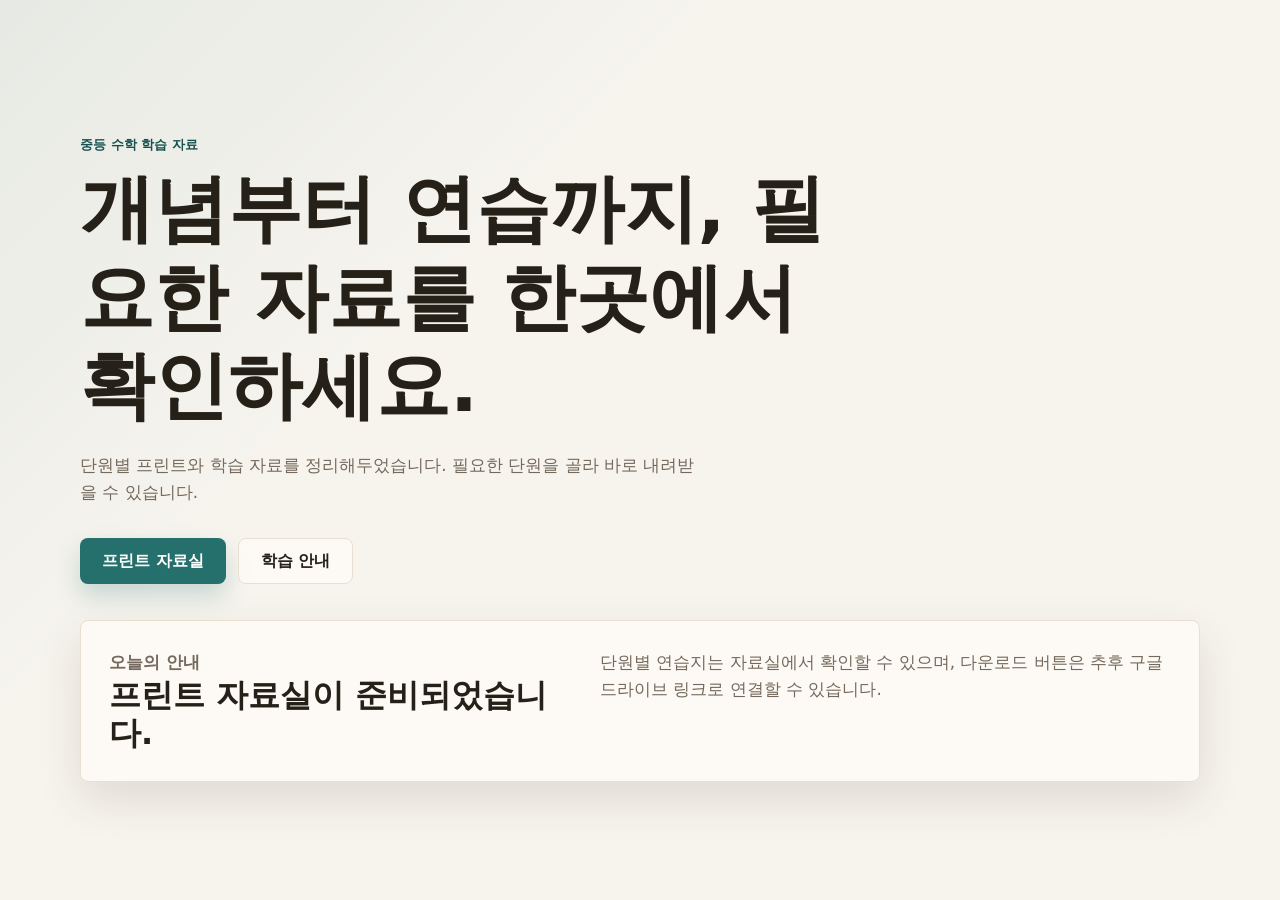
==== index.html @ 319bece3 "Add print library site" ====
<!doctype html>
<html lang="ko">
  <head>
    <meta charset="utf-8">
    <meta name="viewport" content="width=device-width, initial-scale=1">
    <title>수학 학습 공간</title>
    <link rel="stylesheet" href="styles.css">
  </head>
  <body>
    <main class="home-shell">
      <section class="home-hero" aria-labelledby="home-title">
        <p class="eyebrow">중등 수학 학습 자료</p>
        <h1 id="home-title">개념부터 연습까지, 필요한 자료를 한곳에서 확인하세요.</h1>
        <p class="hero-copy">
          단원별 프린트와 학습 자료를 정리해두었습니다. 필요한 단원을 골라 바로 내려받을 수 있습니다.
        </p>
        <div class="hero-actions">
          <a class="button primary" href="prints/">프린트 자료실</a>
          <a class="button secondary" href="#notice">학습 안내</a>
        </div>
      </section>

      <section id="notice" class="notice-band" aria-labelledby="notice-title">
        <div>
          <p class="section-kicker">오늘의 안내</p>
          <h2 id="notice-title">프린트 자료실이 준비되었습니다.</h2>
        </div>
        <p>
          단원별 연습지는 자료실에서 확인할 수 있으며, 다운로드 버튼은 추후 구글 드라이브 링크로 연결할 수 있습니다.
        </p>
      </section>
    </main>
  </body>
</html>
---- styles.css ----
:root {
  color-scheme: light;
  --bg: #f7f4ee;
  --surface: #fffdf8;
  --surface-strong: #ffffff;
  --ink: #252018;
  --muted: #74695c;
  --line: #e8dfd2;
  --accent: #256f6c;
  --accent-dark: #15514f;
  --accent-soft: #d8ece8;
  --warm: #c96f38;
  --shadow: 0 18px 45px rgba(57, 42, 26, 0.12);
}

* {
  box-sizing: border-box;
}

body {
  margin: 0;
  min-height: 100vh;
  background:
    linear-gradient(135deg, rgba(37, 111, 108, 0.08), transparent 35%),
    var(--bg);
  color: var(--ink);
  font-family: "Pretendard", "Apple SD Gothic Neo", "Malgun Gothic", system-ui, sans-serif;
  line-height: 1.6;
}

a {
  color: inherit;
  text-decoration: none;
}

.home-shell,
.page-shell {
  width: min(1120px, calc(100% - 32px));
  margin: 0 auto;
}

.home-shell {
  display: grid;
  gap: 36px;
  min-height: 100vh;
  padding: 72px 0 56px;
  align-content: center;
}

.home-hero {
  max-width: 820px;
}

.eyebrow,
.section-kicker {
  margin: 0 0 10px;
  color: var(--accent-dark);
  font-size: 0.82rem;
  font-weight: 800;
  letter-spacing: 0;
  text-transform: uppercase;
}

h1,
h2,
h3,
p {
  overflow-wrap: anywhere;
}

h1,
h2,
h3 {
  margin: 0;
  line-height: 1.2;
}

.home-hero h1 {
  max-width: 760px;
  font-size: clamp(2.4rem, 7vw, 4.6rem);
}

.hero-copy,
.page-header p,
.notice-band p {
  color: var(--muted);
  font-size: 1.05rem;
}

.hero-copy {
  max-width: 620px;
  margin: 22px 0 0;
}

.hero-actions {
  display: flex;
  flex-wrap: wrap;
  gap: 12px;
  margin-top: 32px;
}

.button,
.nav-button,
.download-button {
  display: inline-flex;
  min-height: 46px;
  align-items: center;
  justify-content: center;
  border-radius: 8px;
  font-weight: 800;
  transition: transform 160ms ease, box-shadow 160ms ease, background-color 160ms ease;
}

.button {
  padding: 0 22px;
}

.button:hover,
.nav-button:hover,
.download-button:hover {
  transform: translateY(-2px);
}

.primary,
.download-button {
  background: var(--accent);
  color: white;
  box-shadow: 0 12px 24px rgba(37, 111, 108, 0.22);
}

.primary:hover,
.download-button:hover {
  background: var(--accent-dark);
}

.download-button.is-disabled,
.download-button.is-disabled:hover {
  background: #d8d1c6;
  color: #63594d;
  box-shadow: none;
  cursor: not-allowed;
  transform: none;
}

.secondary,
.nav-button {
  border: 1px solid var(--line);
  background: rgba(255, 253, 248, 0.72);
  color: var(--ink);
}

.notice-band {
  display: grid;
  grid-template-columns: minmax(220px, 0.9fr) minmax(260px, 1.1fr);
  gap: 24px;
  padding: 28px;
  border: 1px solid var(--line);
  border-radius: 8px;
  background: rgba(255, 253, 248, 0.78);
  box-shadow: var(--shadow);
}

.notice-band h2 {
  font-size: clamp(1.35rem, 4vw, 2rem);
}

.notice-band p {
  margin: 0;
}

.page-shell {
  padding: 28px 0 64px;
}

.top-nav {
  display: flex;
  align-items: center;
  justify-content: space-between;
  gap: 16px;
  padding: 12px 0 34px;
}

.brand-link {
  font-size: 1rem;
  font-weight: 900;
}

.nav-button {
  min-width: 96px;
  padding: 0 16px;
}

.page-header {
  display: grid;
  gap: 14px;
  max-width: 780px;
  margin-bottom: 42px;
}

.page-header h1 {
  font-size: clamp(2.2rem, 7vw, 4rem);
}

.page-header p {
  margin: 0;
}

.print-unit {
  padding: 30px 0 36px;
  border-top: 1px solid var(--line);
}

.unit-heading {
  display: flex;
  align-items: end;
  justify-content: space-between;
  gap: 20px;
  margin-bottom: 18px;
}

.unit-heading h2 {
  font-size: clamp(1.45rem, 4vw, 2.1rem);
}

.print-grid {
  display: grid;
  grid-template-columns: repeat(3, minmax(0, 1fr));
  gap: 16px;
}

.print-card {
  display: flex;
  min-height: 260px;
  flex-direction: column;
  justify-content: space-between;
  gap: 22px;
  padding: 22px;
  border: 1px solid var(--line);
  border-radius: 8px;
  background: var(--surface-strong);
  box-shadow: 0 14px 32px rgba(57, 42, 26, 0.08);
}

.print-card h3 {
  font-size: 1.16rem;
}

.card-topline {
  display: grid;
  gap: 12px;
}

.status-badge {
  display: inline-flex;
  width: fit-content;
  min-height: 30px;
  align-items: center;
  border-radius: 8px;
  padding: 0 10px;
  background: var(--accent-soft);
  color: var(--accent-dark);
  font-size: 0.82rem;
  font-weight: 800;
}

.status-badge.is-ready {
  background: #e6f3de;
  color: #2d642c;
}

.print-card p {
  margin: 12px 0 0;
  color: var(--muted);
}

.download-button {
  width: 100%;
  padding: 0 16px;
}

@media (max-width: 820px) {
  .home-shell {
    padding-top: 44px;
  }

  .notice-band {
    grid-template-columns: 1fr;
  }

  .print-grid {
    grid-template-columns: repeat(2, minmax(0, 1fr));
  }
}

@media (max-width: 560px) {
  .home-shell,
  .page-shell {
    width: min(100% - 24px, 1120px);
  }

  .home-hero h1,
  .page-header h1 {
    font-size: 2.25rem;
  }

  .hero-actions,
  .top-nav,
  .unit-heading {
    align-items: stretch;
    flex-direction: column;
  }

  .button,
  .nav-button {
    width: 100%;
  }

  .print-grid {
    grid-template-columns: 1fr;
  }

  .print-card {
    min-height: 220px;
  }
}
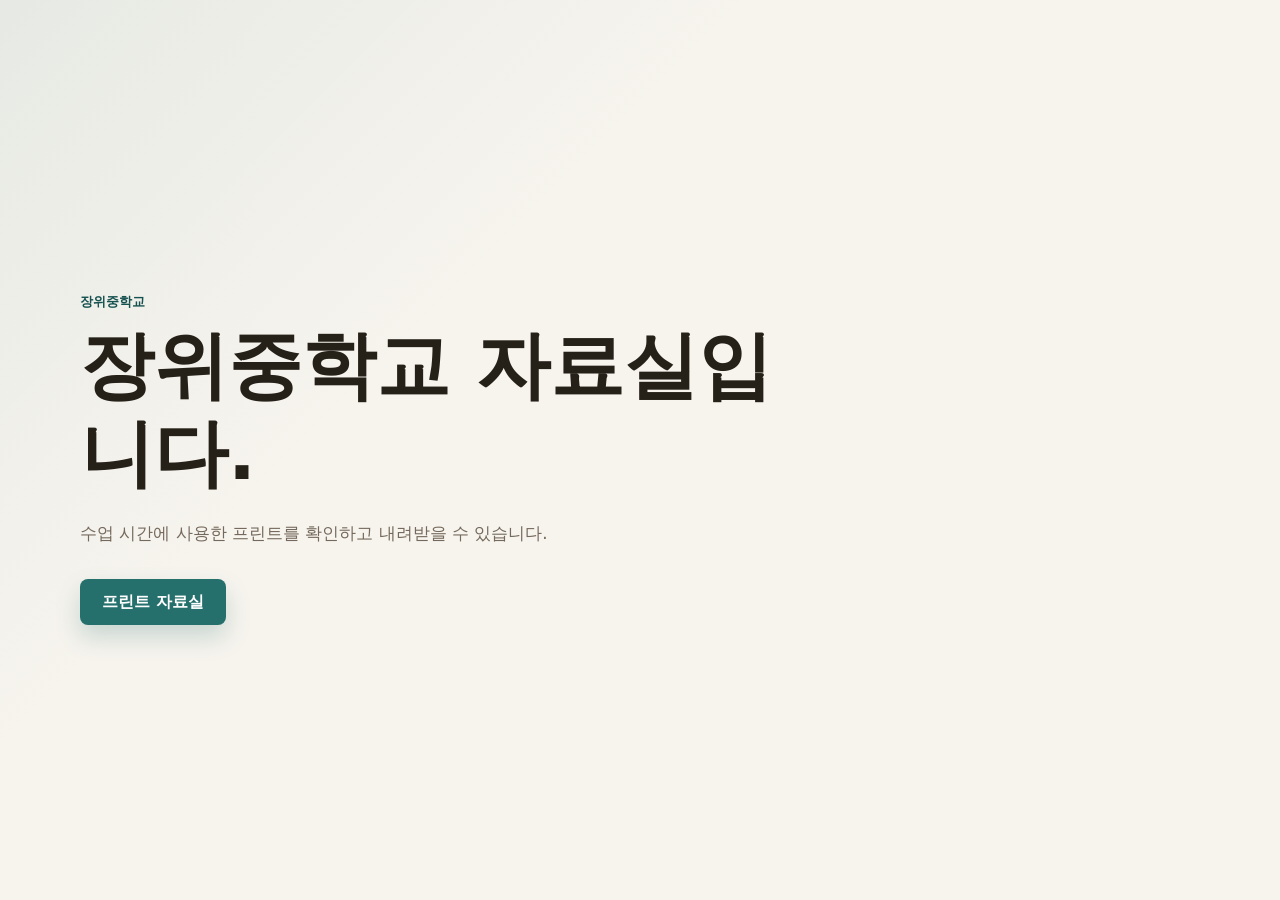
==== commit f967ddd2: "text comfile" ====
--- a/index.html
+++ b/index.html
@@ -3,31 +3,18 @@
   <head>
     <meta charset="utf-8">
     <meta name="viewport" content="width=device-width, initial-scale=1">
-    <title>수학 학습 공간</title>
+    <title>장위중학교 자료실</title>
     <link rel="stylesheet" href="styles.css">
   </head>
   <body>
     <main class="home-shell">
       <section class="home-hero" aria-labelledby="home-title">
-        <p class="eyebrow">중등 수학 학습 자료</p>
-        <h1 id="home-title">개념부터 연습까지, 필요한 자료를 한곳에서 확인하세요.</h1>
-        <p class="hero-copy">
-          단원별 프린트와 학습 자료를 정리해두었습니다. 필요한 단원을 골라 바로 내려받을 수 있습니다.
-        </p>
+        <p class="eyebrow">장위중학교</p>
+        <h1 id="home-title">장위중학교 자료실입니다.</h1>
+        <p class="hero-copy">수업 시간에 사용한 프린트를 확인하고 내려받을 수 있습니다.</p>
         <div class="hero-actions">
           <a class="button primary" href="prints/">프린트 자료실</a>
-          <a class="button secondary" href="#notice">학습 안내</a>
         </div>
-      </section>
-
-      <section id="notice" class="notice-band" aria-labelledby="notice-title">
-        <div>
-          <p class="section-kicker">오늘의 안내</p>
-          <h2 id="notice-title">프린트 자료실이 준비되었습니다.</h2>
-        </div>
-        <p>
-          단원별 연습지는 자료실에서 확인할 수 있으며, 다운로드 버튼은 추후 구글 드라이브 링크로 연결할 수 있습니다.
-        </p>
       </section>
     </main>
   </body>
